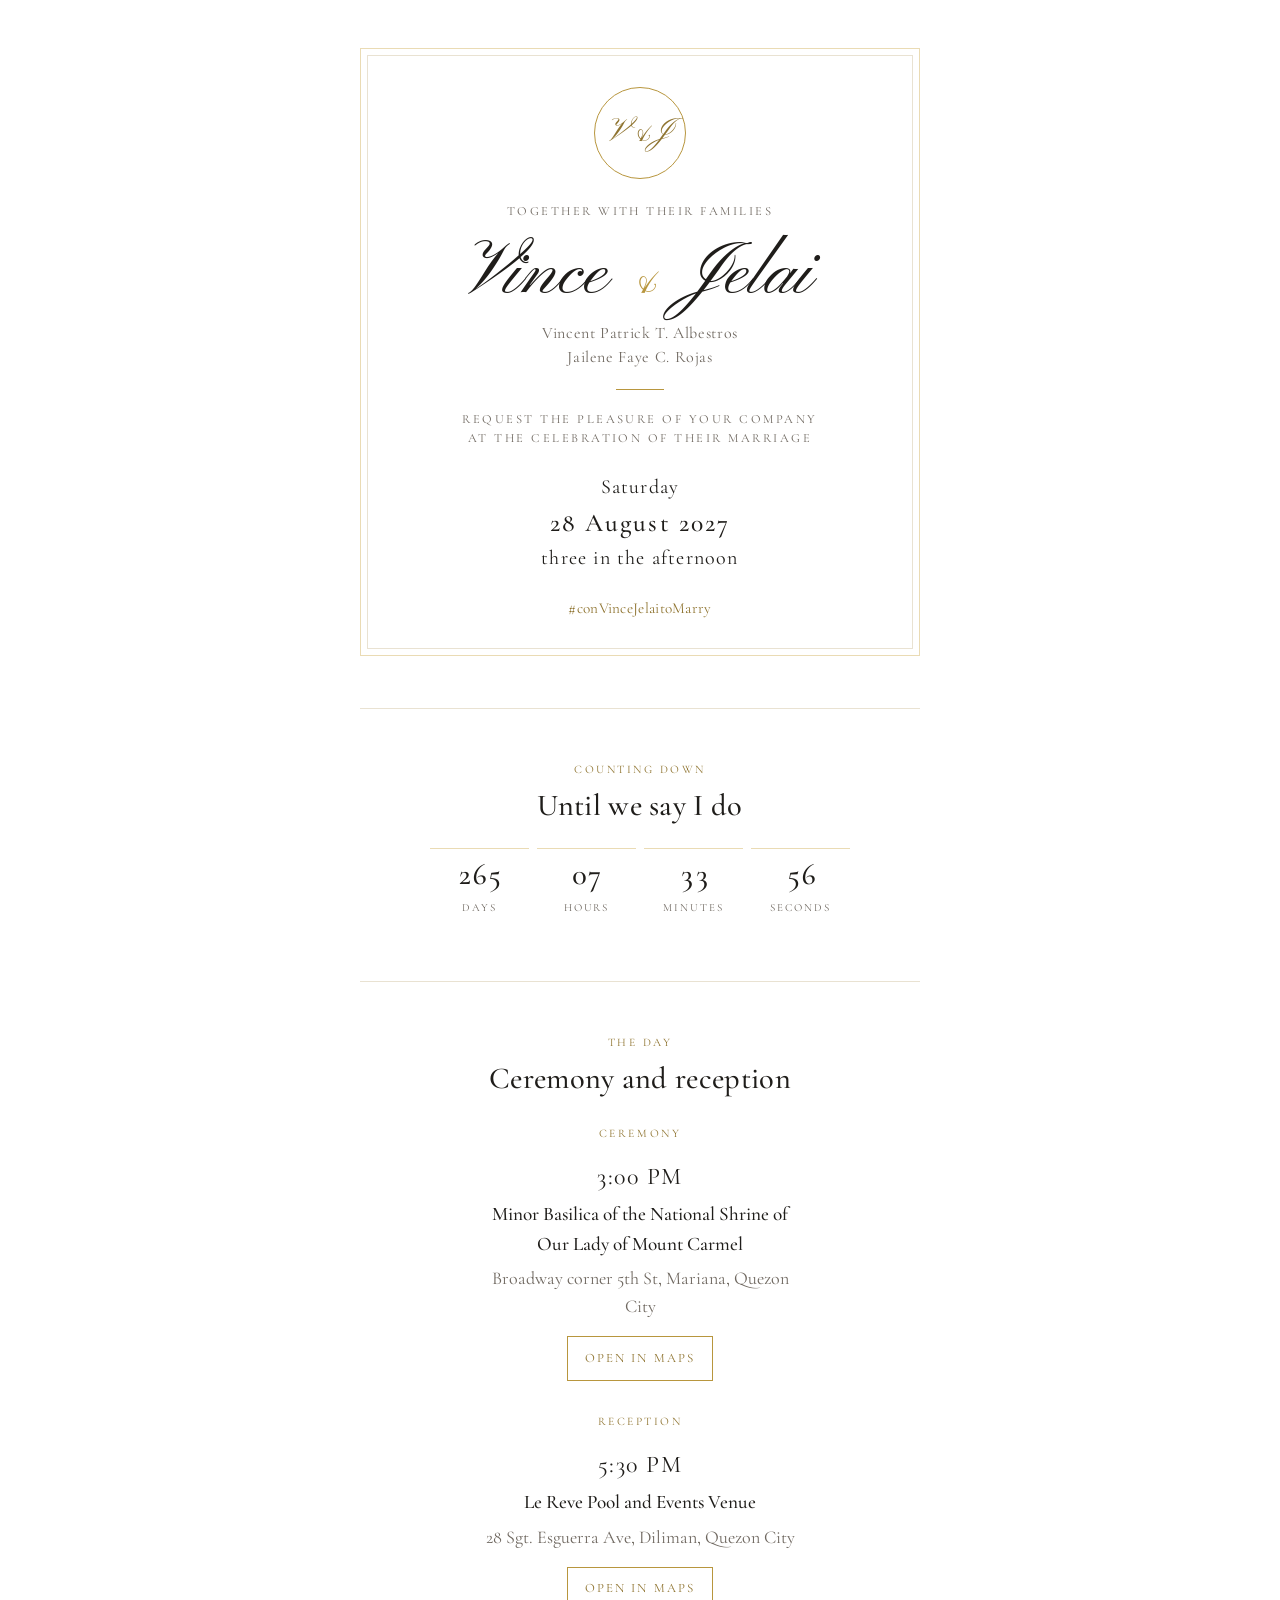
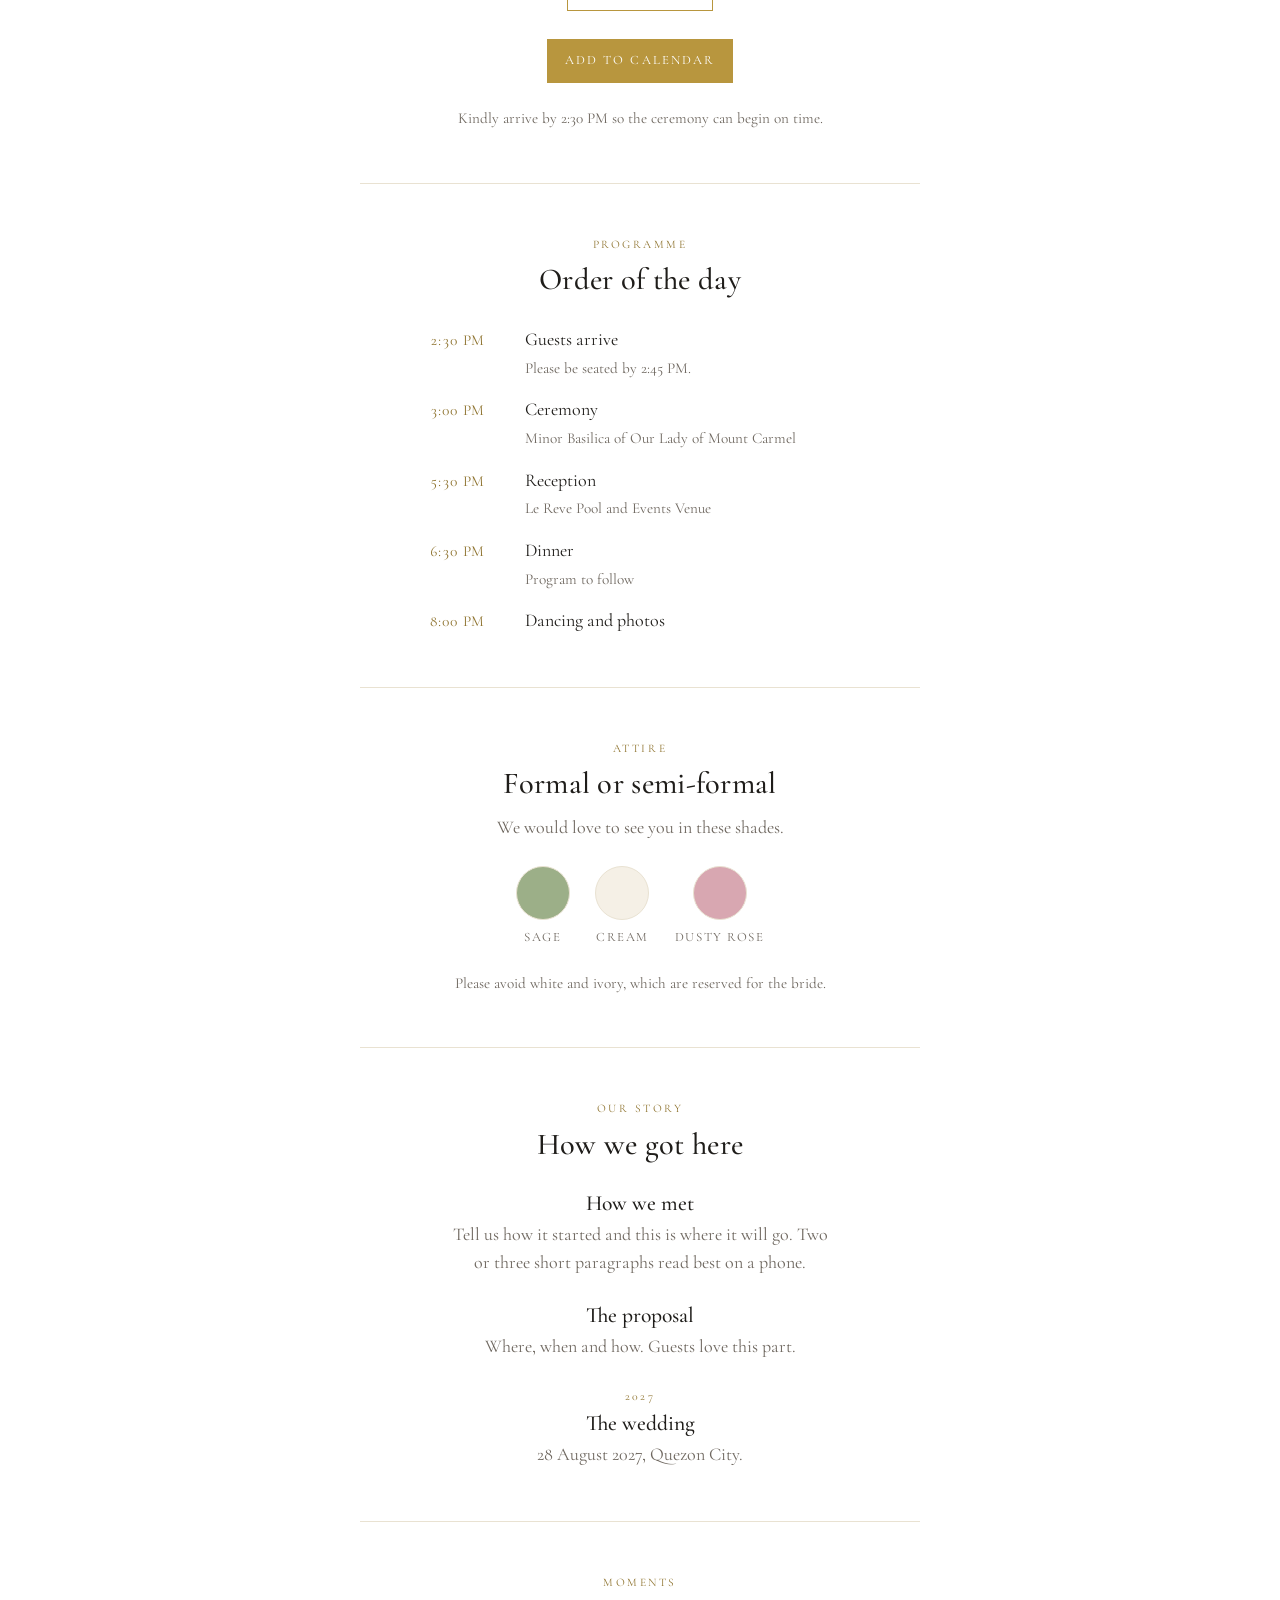
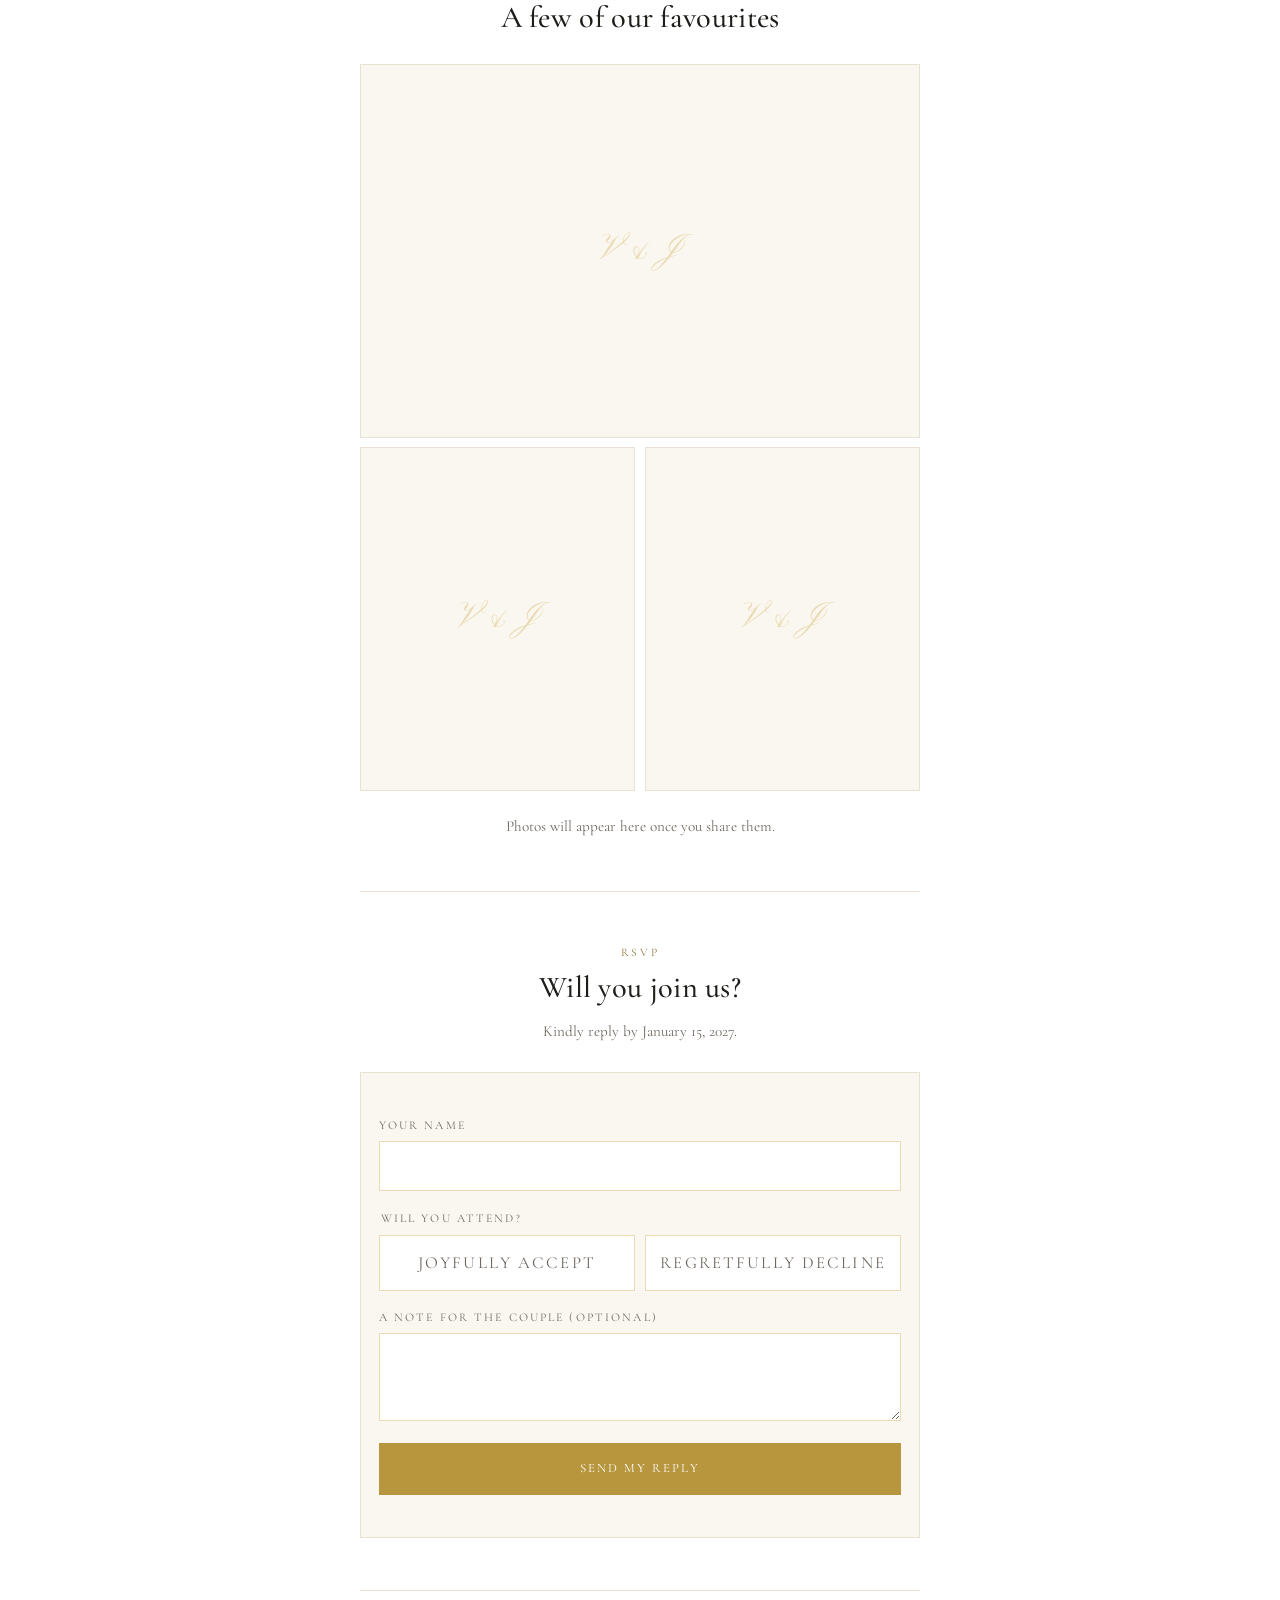
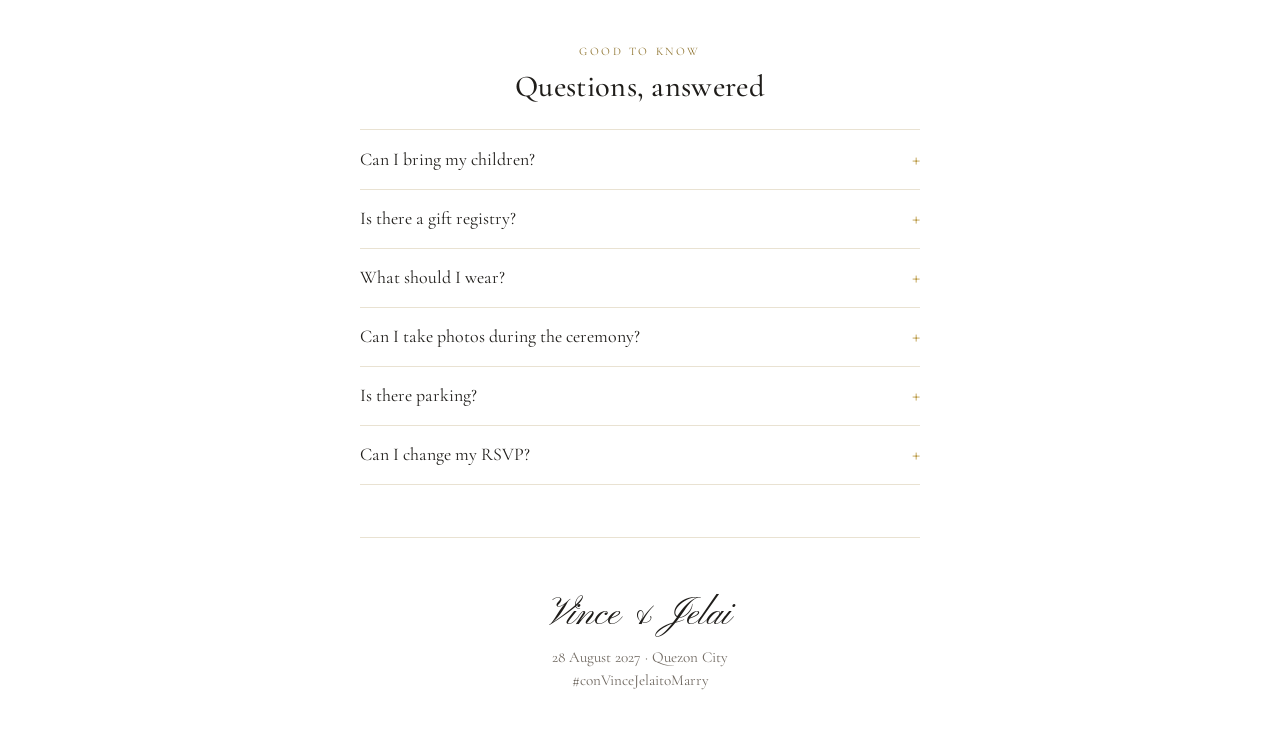
==== index.html @ c73b1cd6 "Add first version of the invitation page Static single-page invitation with the couple's details fro" ====
<!doctype html>
<html lang="en">
<head>
<meta charset="utf-8">
<meta name="viewport" content="width=device-width, initial-scale=1, viewport-fit=cover">
<title>Vince &amp; Jelai</title>
<meta name="description" content="Jelai &amp; Vince, 28 August 2027. You're invited.">
<meta name="robots" content="noindex, nofollow">
<meta property="og:type" content="website">
<meta property="og:title" content="Vince &amp; Jelai, 28 August 2027">
<meta property="og:description" content="Jelai &amp; Vince, 28 August 2027, you're invited.">
<meta property="og:image" content="https://avincentpatrick.github.io/wedding_invitation/assets/og.png">
<meta property="og:image:width" content="1200">
<meta property="og:image:height" content="630">
<meta property="og:url" content="https://avincentpatrick.github.io/wedding_invitation/">
<meta name="twitter:card" content="summary_large_image">
<meta name="theme-color" content="#FFFFFF">
<link rel="icon" href="assets/favicon.svg" type="image/svg+xml">
<link rel="preconnect" href="https://fonts.googleapis.com">
<link rel="preconnect" href="https://fonts.gstatic.com" crossorigin>
<link rel="stylesheet" href="https://fonts.googleapis.com/css2?family=Cormorant+Garamond:ital,wght@0,400;0,500;0,600;1,400&family=Pinyon+Script&display=swap">
<link rel="stylesheet" href="assets/style.css">
</head>
<body>
<main class="wrap">

  <section class="cover">
    <div class="card">
      <div class="monogram" aria-hidden="true">V&amp;J</div>
      <p class="invite-line">Together with their families</p>
      <h1 class="names">Vince <span class="amp">&amp;</span> Jelai</h1>
      <p class="fullnames">Vincent Patrick T. Albestros<br>Jailene Faye C. Rojas</p>
      <div class="rule"></div>
      <p class="invite-line">request the pleasure of your company<br>at the celebration of their marriage</p>
      <p class="when">Saturday<strong>28 August 2027</strong>three in the afternoon</p>
      <p class="hashtag">#conVinceJelaitoMarry</p>
    </div>
  </section>

  <section class="greeting" id="greeting" hidden>
    <p class="dear" id="dear"></p>
    <p class="seats" id="seats"></p>
  </section>

  <section class="reveal" id="countdown-section">
    <span class="eyebrow">Counting down</span>
    <h2>Until we say I do</h2>
    <div class="count" id="countdown" aria-live="off">
      <div><b id="c-d">–</b><span>days</span></div>
      <div><b id="c-h">–</b><span>hours</span></div>
      <div><b id="c-m">–</b><span>minutes</span></div>
      <div><b id="c-s">–</b><span>seconds</span></div>
    </div>
  </section>

  <section class="reveal" id="details">
    <span class="eyebrow">The day</span>
    <h2>Ceremony and reception</h2>
    <div class="events">
      <div class="event">
        <span class="eyebrow">Ceremony</span>
        <p class="time">3:00 PM</p>
        <p class="venue">Minor Basilica of the National Shrine of Our Lady of Mount Carmel</p>
        <p class="addr">Broadway corner 5th St, Mariana, Quezon City</p>
        <div class="actions"><a class="btn" href="https://maps.app.goo.gl/4bLnHFerkGSQBLtD6" target="_blank" rel="noopener">Open in Maps</a></div>
      </div>
      <div class="event">
        <span class="eyebrow">Reception</span>
        <p class="time">5:30 PM</p>
        <p class="venue">Le Reve Pool and Events Venue</p>
        <p class="addr">28 Sgt. Esguerra Ave, Diliman, Quezon City</p>
        <div class="actions"><a class="btn" href="https://maps.app.goo.gl/ahUoUx17TGbnTg9SA" target="_blank" rel="noopener">Open in Maps</a></div>
      </div>
    </div>
    <div class="actions" style="margin-top:1.75rem"><a class="btn solid" id="cal-link" href="#" target="_blank" rel="noopener">Add to calendar</a></div>
    <p class="note">Kindly arrive by 2:30 PM so the ceremony can begin on time.</p>
  </section>

  <section class="reveal" id="program-section">
    <span class="eyebrow">Programme</span>
    <h2>Order of the day</h2>
    <ol class="program" id="program"></ol>
  </section>

  <section class="reveal" id="dress">
    <span class="eyebrow">Attire</span>
    <h2>Formal or semi-formal</h2>
    <p class="lede">We would love to see you in these shades.</p>
    <div class="swatches" id="swatches"></div>
    <p class="note">Please avoid white and ivory, which are reserved for the bride.</p>
  </section>

  <section class="reveal" id="entourage" hidden>
    <span class="eyebrow">With love from</span>
    <h2>Our entourage</h2>
    <div class="roles" id="roles"></div>
  </section>

  <section class="reveal" id="story-section">
    <span class="eyebrow">Our story</span>
    <h2>How we got here</h2>
    <div class="story" id="story"></div>
  </section>

  <section class="reveal" id="gallery-section">
    <span class="eyebrow">Moments</span>
    <h2>A few of our favourites</h2>
    <div class="gallery">
      <figure><span class="ph" aria-hidden="true">V &amp; J</span></figure>
      <figure><span class="ph" aria-hidden="true">V &amp; J</span></figure>
      <figure><span class="ph" aria-hidden="true">V &amp; J</span></figure>
    </div>
    <p class="note">Photos will appear here once you share them.</p>
  </section>

  <section class="reveal" id="rsvp">
    <span class="eyebrow">RSVP</span>
    <h2>Will you join us?</h2>
    <p class="deadline" id="deadline"></p>
    <div class="rsvp-box">
      <form id="rsvp-form" novalidate>
        <div class="field" id="name-field">
          <label for="name">Your name</label>
          <input type="text" id="name" name="name" autocomplete="name" required>
        </div>
        <fieldset>
          <legend>Will you attend?</legend>
          <div class="choices">
            <label class="choice"><input type="radio" name="answer" value="YES" id="ans-yes"><span>Joyfully accept</span></label>
            <label class="choice"><input type="radio" name="answer" value="NO" id="ans-no"><span>Regretfully decline</span></label>
          </div>
        </fieldset>
        <div id="yes-fields" hidden>
          <div class="field">
            <label for="seats-sel">Number of seats</label>
            <select id="seats-sel" name="seats"></select>
          </div>
          <div class="field">
            <label for="names">Names of those attending</label>
            <input type="text" id="names" name="names" placeholder="Juan, Maria">
          </div>
        </div>
        <div class="field">
          <label for="message">A note for the couple (optional)</label>
          <textarea id="message" name="message"></textarea>
        </div>
        <div class="hp" aria-hidden="true"><label for="website">Website</label><input type="text" id="website" name="website" tabindex="-1" autocomplete="off"></div>
        <button class="btn solid" type="submit" id="rsvp-submit">Send my reply</button>
        <p class="rsvp-status" id="rsvp-status" aria-live="polite"></p>
      </form>
      <div class="rsvp-done" id="rsvp-done" hidden>
        <p class="script">Thank you</p>
        <p id="done-text"></p>
      </div>
      <div class="rsvp-done" id="rsvp-closed" hidden>
        <p>RSVPs have closed. Please message us directly if your plans change.</p>
      </div>
    </div>
  </section>

  <section class="reveal" id="faq-section">
    <span class="eyebrow">Good to know</span>
    <h2>Questions, answered</h2>
    <div class="faq" id="faq"></div>
  </section>

  <footer>
    <p class="script">Vince &amp; Jelai</p>
    <p>28 August 2027 · Quezon City</p>
    <p>#conVinceJelaitoMarry</p>
  </footer>
</main>
<script src="assets/config.js"></script>
<script src="assets/app.js"></script>
</body>
</html>
---- assets/style.css ----
/* Layout: one centered column, 560px max, set like a printed card: hairline gold rules, generous air. */
:root {
  --paper: #FFFFFF;
  --cream: #FAF7F0;
  --ink: #1F1D1A;
  --muted: #6F6860;
  --gold: #B8963E;
  --gold-deep: #8F7430;
  --gold-soft: #EADBB4;
  --line: #E9E2D2;
  --font-display: "Pinyon Script", "Brush Script MT", cursive;
  --font-serif: "Cormorant Garamond", "Cormorant", Georgia, "Times New Roman", serif;
  --measure: 560px;
  color-scheme: light;
}
* { box-sizing: border-box; }
html { -webkit-text-size-adjust: 100%; scroll-behavior: smooth; }
@media (prefers-reduced-motion: reduce) { html { scroll-behavior: auto; } }
body {
  margin: 0;
  background: var(--paper);
  color: var(--ink);
  font-family: var(--font-serif);
  font-size: 1.125rem;
  line-height: 1.55;
  padding-left: max(16px, env(safe-area-inset-left, 0px));
  padding-right: max(16px, env(safe-area-inset-right, 0px));
  padding-block: 0;
}
img { max-width: 100%; display: block; }
a { color: var(--gold-deep); text-underline-offset: 3px; }
a:focus-visible, button:focus-visible, input:focus-visible, select:focus-visible, textarea:focus-visible, summary:focus-visible {
  outline: 2px solid var(--gold); outline-offset: 3px;
}
.wrap { max-width: var(--measure); margin: 0 auto; }
section { padding-block: 3.25rem; }
section + section { border-top: 1px solid var(--line); }
h1, h2, h3 { font-weight: 500; margin: 0; text-wrap: balance; line-height: 1.15; }
h2 { font-size: 1.9rem; text-align: center; letter-spacing: 0.01em; }
p { margin: 0; }
.eyebrow {
  display: block; text-align: center;
  font-size: 0.72rem; letter-spacing: 0.22em; text-transform: uppercase;
  color: var(--gold-deep); margin-bottom: 0.6rem;
}
.lede { text-align: center; color: var(--muted); max-width: 42ch; margin: 0.75rem auto 0; }
.script { font-family: var(--font-display); font-weight: 400; color: var(--ink); }
.rule { width: 48px; height: 1px; background: var(--gold); margin: 1.25rem auto; }
.stack { display: grid; gap: 1.25rem; }
.center { text-align: center; }

/* Cover */
.cover { padding-block: 3rem 3.25rem; text-align: center; }
.card {
  border: 1px solid var(--gold-soft); padding: 2.4rem 1.25rem 2.2rem; position: relative;
}
.card::before {
  content: ""; position: absolute; inset: 6px; border: 1px solid var(--line); pointer-events: none;
}
.monogram {
  width: 92px; height: 92px; border-radius: 50%; border: 1px solid var(--gold);
  display: grid; place-items: center; margin: 0 auto 1.4rem;
  font-family: var(--font-display); font-size: 2rem; color: var(--gold-deep); line-height: 1;
}
.cover .invite-line { font-size: 0.78rem; letter-spacing: 0.2em; text-transform: uppercase; color: var(--muted); }
.names { font-family: var(--font-display); font-size: clamp(3rem, 12vw, 4.6rem); line-height: 1.05; margin: 1rem 0 0.4rem; color: var(--ink); }
.names .amp { color: var(--gold); font-size: 0.6em; margin: 0 0.1em; }
.fullnames { font-size: 1rem; color: var(--muted); letter-spacing: 0.04em; line-height: 1.5; }
.when { margin-top: 1.5rem; font-size: 1.25rem; letter-spacing: 0.06em; }
.when strong { font-weight: 500; display: block; font-size: 1.6rem; letter-spacing: 0.08em; }
.hashtag { margin-top: 1.4rem; font-size: 0.95rem; color: var(--gold-deep); letter-spacing: 0.02em; }

/* Greeting */
.greeting { padding-block: 2.2rem; text-align: center; }
.greeting .dear { font-family: var(--font-display); font-size: 2.2rem; }
.greeting .seats { color: var(--muted); margin-top: 0.4rem; }

/* Countdown */
.count { display: grid; grid-template-columns: repeat(4, 1fr); gap: 0.5rem; max-width: 420px; margin: 1.5rem auto 0; text-align: center; }
.count div { padding: 0.6rem 0; border-top: 1px solid var(--gold-soft); }
.count b { display: block; font-size: 1.9rem; font-weight: 500; font-variant-numeric: tabular-nums; line-height: 1.1; }
.count span { font-size: 0.68rem; letter-spacing: 0.18em; text-transform: uppercase; color: var(--muted); }

/* Events */
.events { display: grid; gap: 2rem; margin-top: 1.75rem; }
.event { display: grid; gap: 0.35rem; text-align: center; }
.event .time { font-size: 1.5rem; letter-spacing: 0.06em; }
.event .venue { font-size: 1.2rem; font-weight: 500; max-width: 34ch; margin: 0 auto; }
.event .addr { color: var(--muted); max-width: 36ch; margin: 0 auto; }
.actions { display: flex; flex-wrap: wrap; justify-content: center; gap: 0.6rem; margin-top: 0.6rem; }
.btn {
  display: inline-block; font: inherit; font-size: 0.8rem; letter-spacing: 0.16em; text-transform: uppercase;
  padding: 0.7rem 1.1rem; border: 1px solid var(--gold); color: var(--gold-deep); background: transparent;
  text-decoration: none; cursor: pointer; border-radius: 0;
}
.btn.solid { background: var(--gold); color: #fff; border-color: var(--gold); }
.btn:hover { background: var(--cream); }
.btn.solid:hover { background: var(--gold-deep); }
.note { font-size: 0.95rem; color: var(--muted); text-align: center; margin-top: 1.5rem; }

/* Program */
.program { list-style: none; padding: 0; margin: 1.75rem auto 0; max-width: 420px; display: grid; gap: 0.9rem; }
.program li { display: grid; grid-template-columns: 5.2rem 1fr; gap: 0.75rem; align-items: baseline; }
.program .t { font-variant-numeric: tabular-nums; letter-spacing: 0.06em; color: var(--gold-deep); font-size: 0.95rem; }
.program .n { color: var(--muted); font-size: 0.95rem; }

/* Dress code */
.swatches { display: flex; justify-content: center; gap: 1.6rem; margin-top: 1.5rem; flex-wrap: wrap; }
.swatch { display: grid; justify-items: center; gap: 0.5rem; font-size: 0.8rem; letter-spacing: 0.12em; text-transform: uppercase; color: var(--muted); }
.swatch i { width: 54px; height: 54px; border-radius: 50%; border: 1px solid var(--line); display: block; }

/* Entourage */
.roles { display: grid; gap: 1.4rem; margin-top: 1.75rem; }
.role { text-align: center; }
.role h3 { font-size: 0.74rem; letter-spacing: 0.2em; text-transform: uppercase; color: var(--gold-deep); margin-bottom: 0.4rem; font-weight: 500; }
.role p { line-height: 1.5; }

/* Story */
.story { display: grid; gap: 1.6rem; margin-top: 1.75rem; }
.story article { display: grid; gap: 0.35rem; text-align: center; }
.story .y { font-size: 0.74rem; letter-spacing: 0.2em; text-transform: uppercase; color: var(--gold-deep); }
.story h3 { font-size: 1.35rem; }
.story p { color: var(--muted); max-width: 42ch; margin: 0 auto; }

/* Gallery */
.gallery { display: grid; grid-template-columns: repeat(2, 1fr); gap: 0.6rem; margin-top: 1.75rem; }
.gallery figure { margin: 0; aspect-ratio: 4 / 5; max-width: 100%; background: var(--cream); border: 1px solid var(--line); display: grid; place-items: center; overflow: hidden; }
.gallery figure img { width: 100%; height: 100%; object-fit: cover; }
.gallery .ph { font-family: var(--font-display); color: var(--gold-soft); font-size: 2.2rem; }
.gallery figure:first-child { grid-column: span 2; aspect-ratio: 3 / 2; }

/* RSVP */
.rsvp-box { background: var(--cream); border: 1px solid var(--line); padding: 1.6rem 1.1rem; margin-top: 1.75rem; }
.field { display: grid; gap: 0.4rem; margin-top: 1.1rem; }
label, legend { font-size: 0.74rem; letter-spacing: 0.18em; text-transform: uppercase; color: var(--muted); }
fieldset { border: 0; padding: 0; margin: 1.1rem 0 0; min-width: 0; }
.choices { display: grid; grid-template-columns: 1fr 1fr; gap: 0.6rem; margin-top: 0.5rem; }
.choice { position: relative; }
.choice input { position: absolute; opacity: 0; inset: 0; }
.choice span {
  display: block; text-align: center; padding: 0.85rem 0.5rem; border: 1px solid var(--gold-soft); background: var(--paper);
  font-size: 1.05rem; cursor: pointer;
}
.choice input:checked + span { border-color: var(--gold); background: var(--gold); color: #fff; }
.choice input:focus-visible + span { outline: 2px solid var(--gold); outline-offset: 3px; }
input[type="text"], select, textarea {
  font: inherit; font-size: 1.05rem; padding: 0.7rem 0.8rem; border: 1px solid var(--gold-soft); background: var(--paper); color: var(--ink);
  width: 100%; border-radius: 0; min-width: 0;
}
textarea { min-height: 5.5rem; resize: vertical; }
.hp { position: absolute; left: -9999px; width: 1px; height: 1px; overflow: hidden; }
.rsvp-box .btn { width: 100%; margin-top: 1.4rem; padding: 0.95rem; }
.rsvp-status { margin-top: 1rem; text-align: center; color: var(--gold-deep); }
.rsvp-done { text-align: center; padding: 1rem 0; }
.rsvp-done .script { font-size: 2.4rem; }
.deadline { text-align: center; color: var(--muted); font-size: 0.95rem; margin-top: 0.9rem; }

/* FAQ */
.faq { display: grid; gap: 0; margin-top: 1.5rem; border-top: 1px solid var(--line); }
details { border-bottom: 1px solid var(--line); }
summary { cursor: pointer; padding: 0.95rem 0; font-size: 1.12rem; list-style: none; display: flex; justify-content: space-between; gap: 1rem; align-items: baseline; }
summary::-webkit-details-marker { display: none; }
summary::after { content: "+"; color: var(--gold); font-size: 1.3rem; line-height: 1; flex: none; }
details[open] summary::after { content: "\2212"; }
details p { padding: 0 0 1rem; color: var(--muted); max-width: 48ch; }

/* Footer */
footer { text-align: center; padding-block: 3rem 3.5rem; border-top: 1px solid var(--line); color: var(--muted); font-size: 0.95rem; }
footer .script { font-size: 2.4rem; color: var(--ink); }

/* Reveal */
.reveal { opacity: 1; transform: none; }
@media (prefers-reduced-motion: no-preference) {
  .js .reveal { opacity: 0; transform: translateY(12px); transition: opacity 0.7s ease, transform 0.7s ease; }
  .js .reveal.in { opacity: 1; transform: none; }
}
@media (max-width: 420px) {
  .count b { font-size: 1.6rem; }
  .program li { grid-template-columns: 4.6rem 1fr; }
}
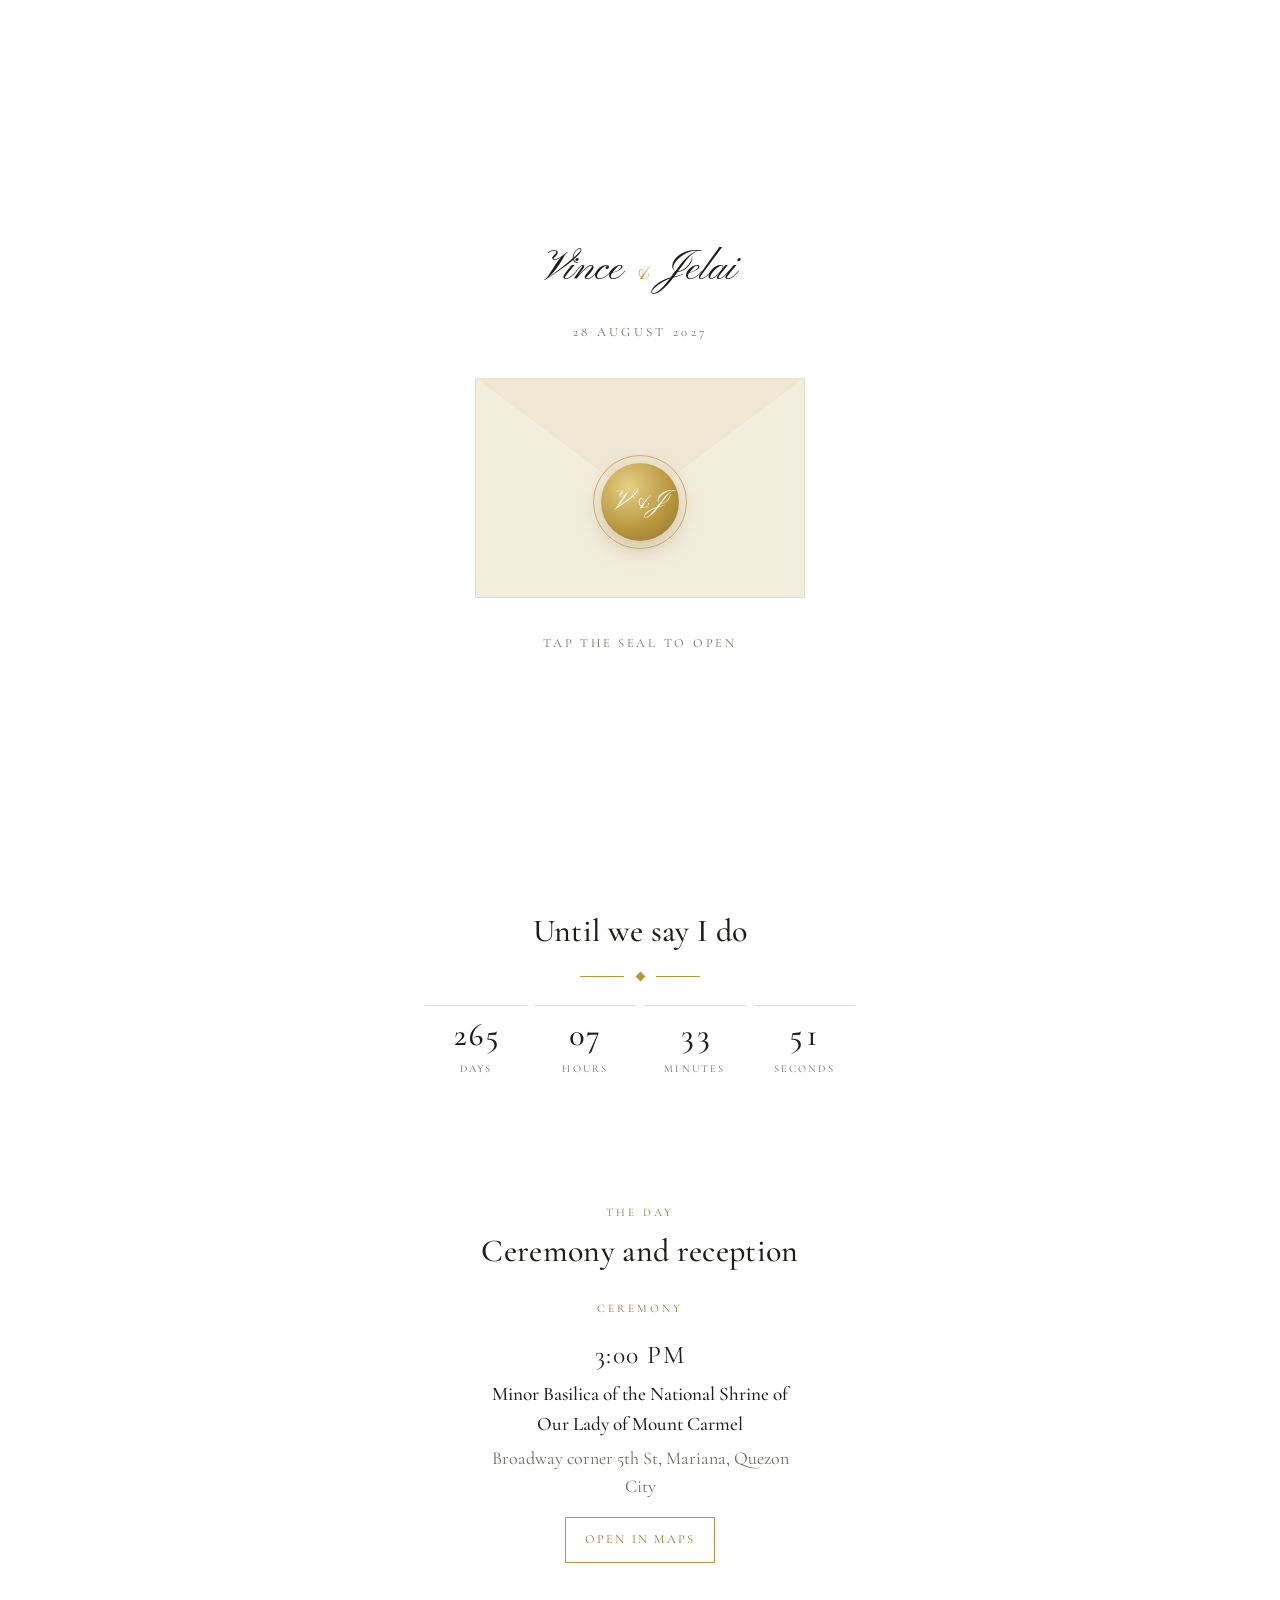
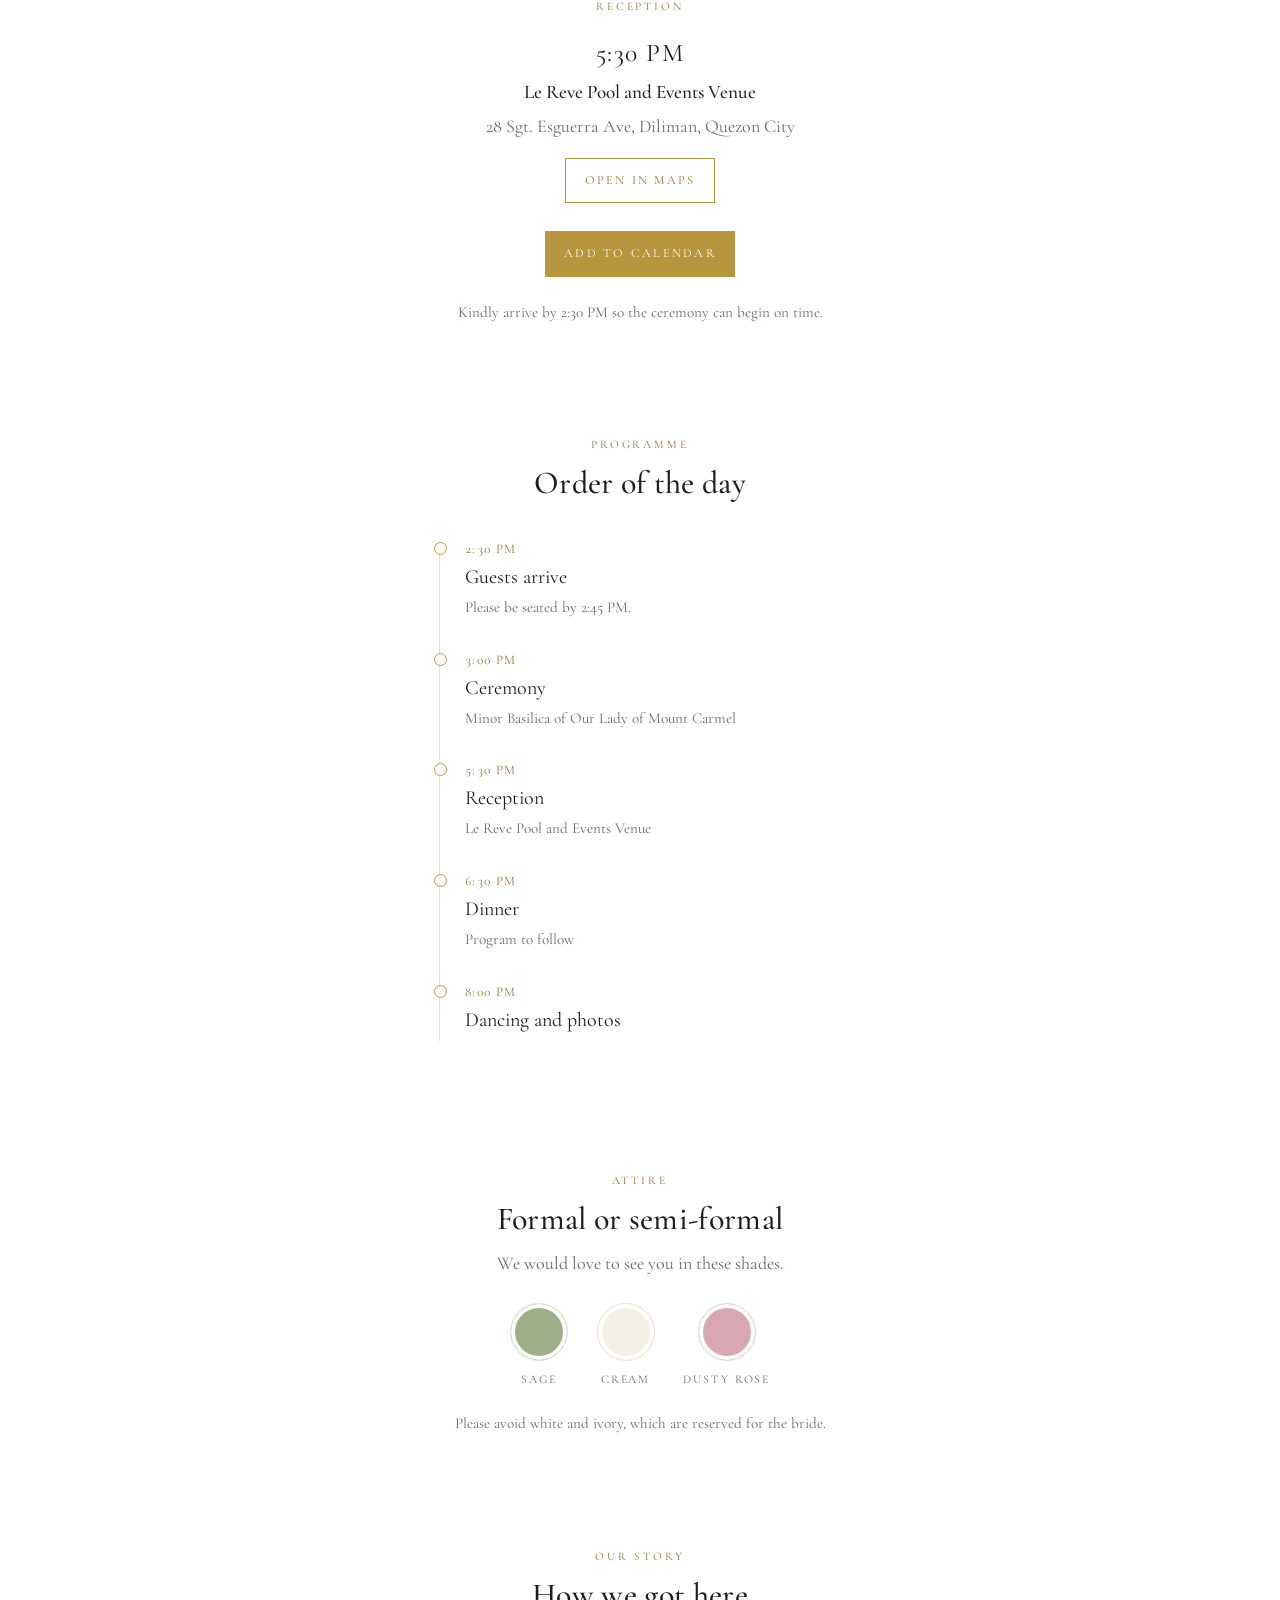
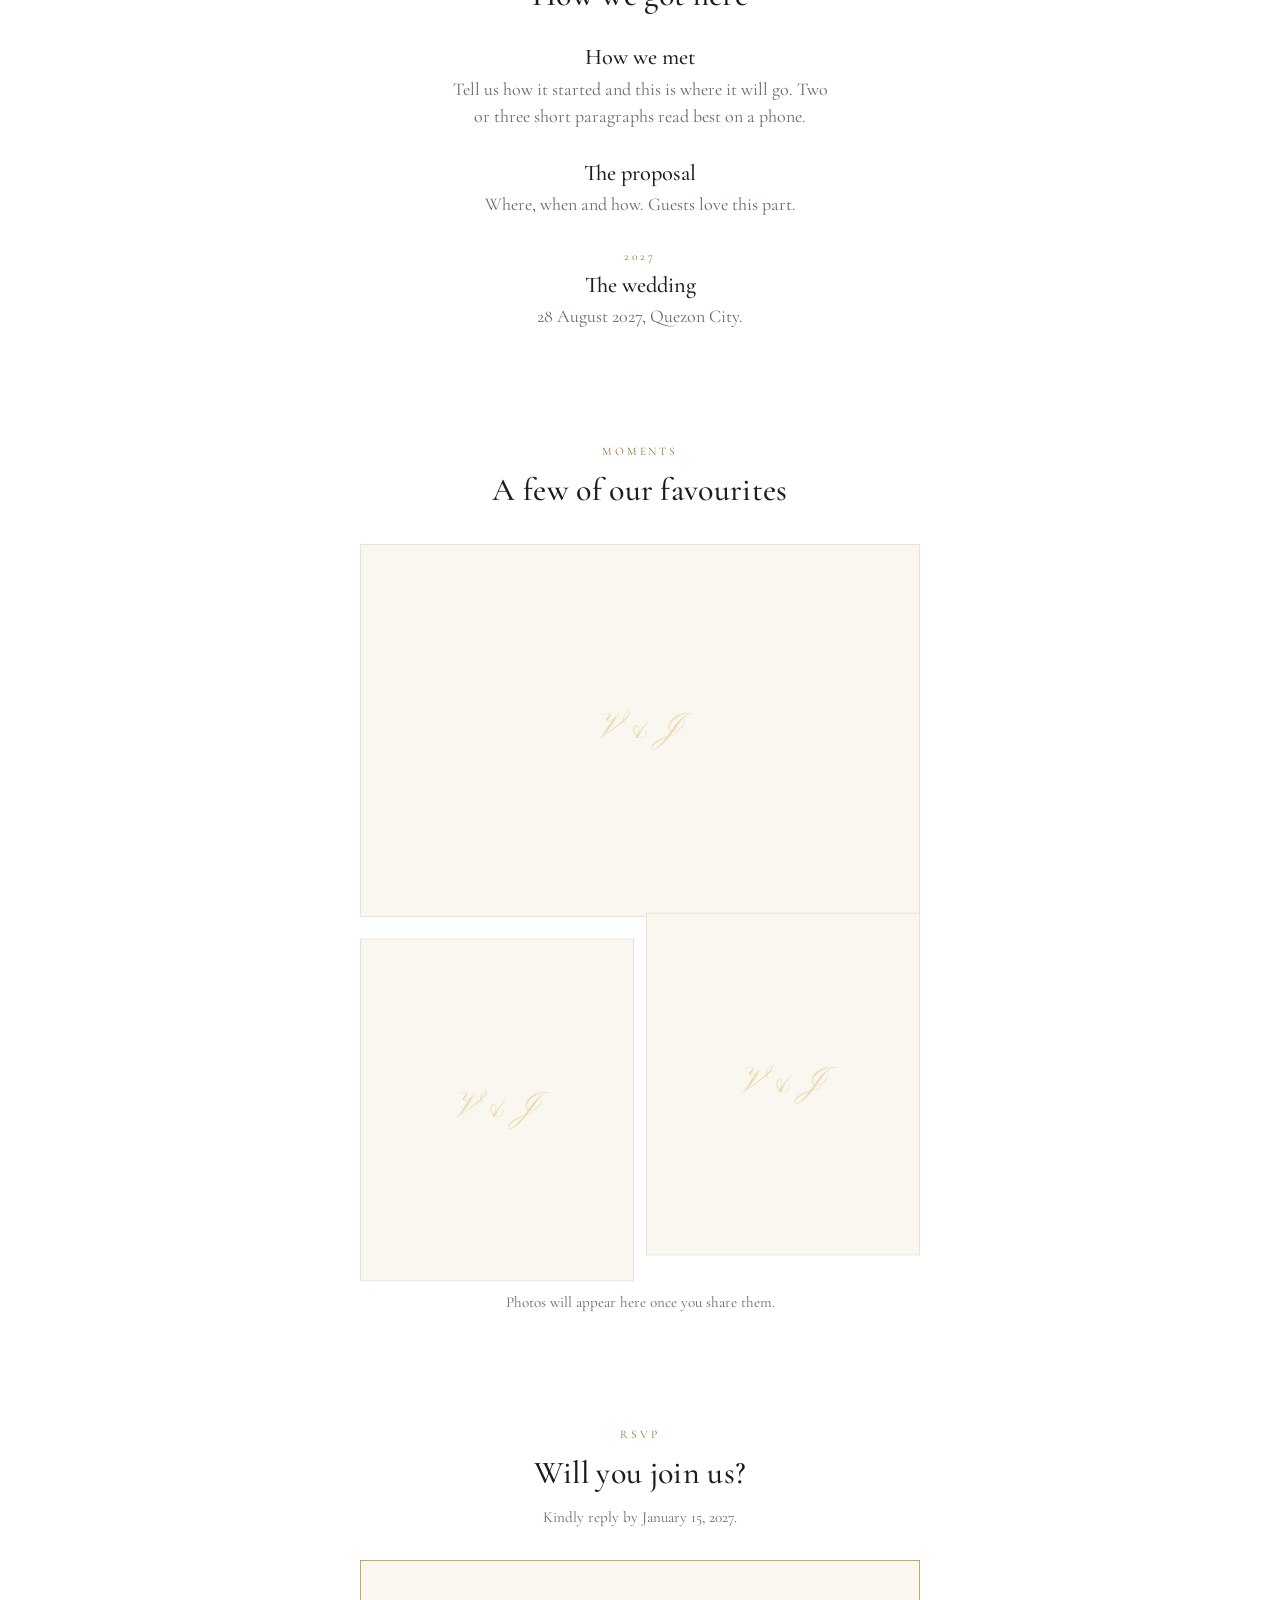
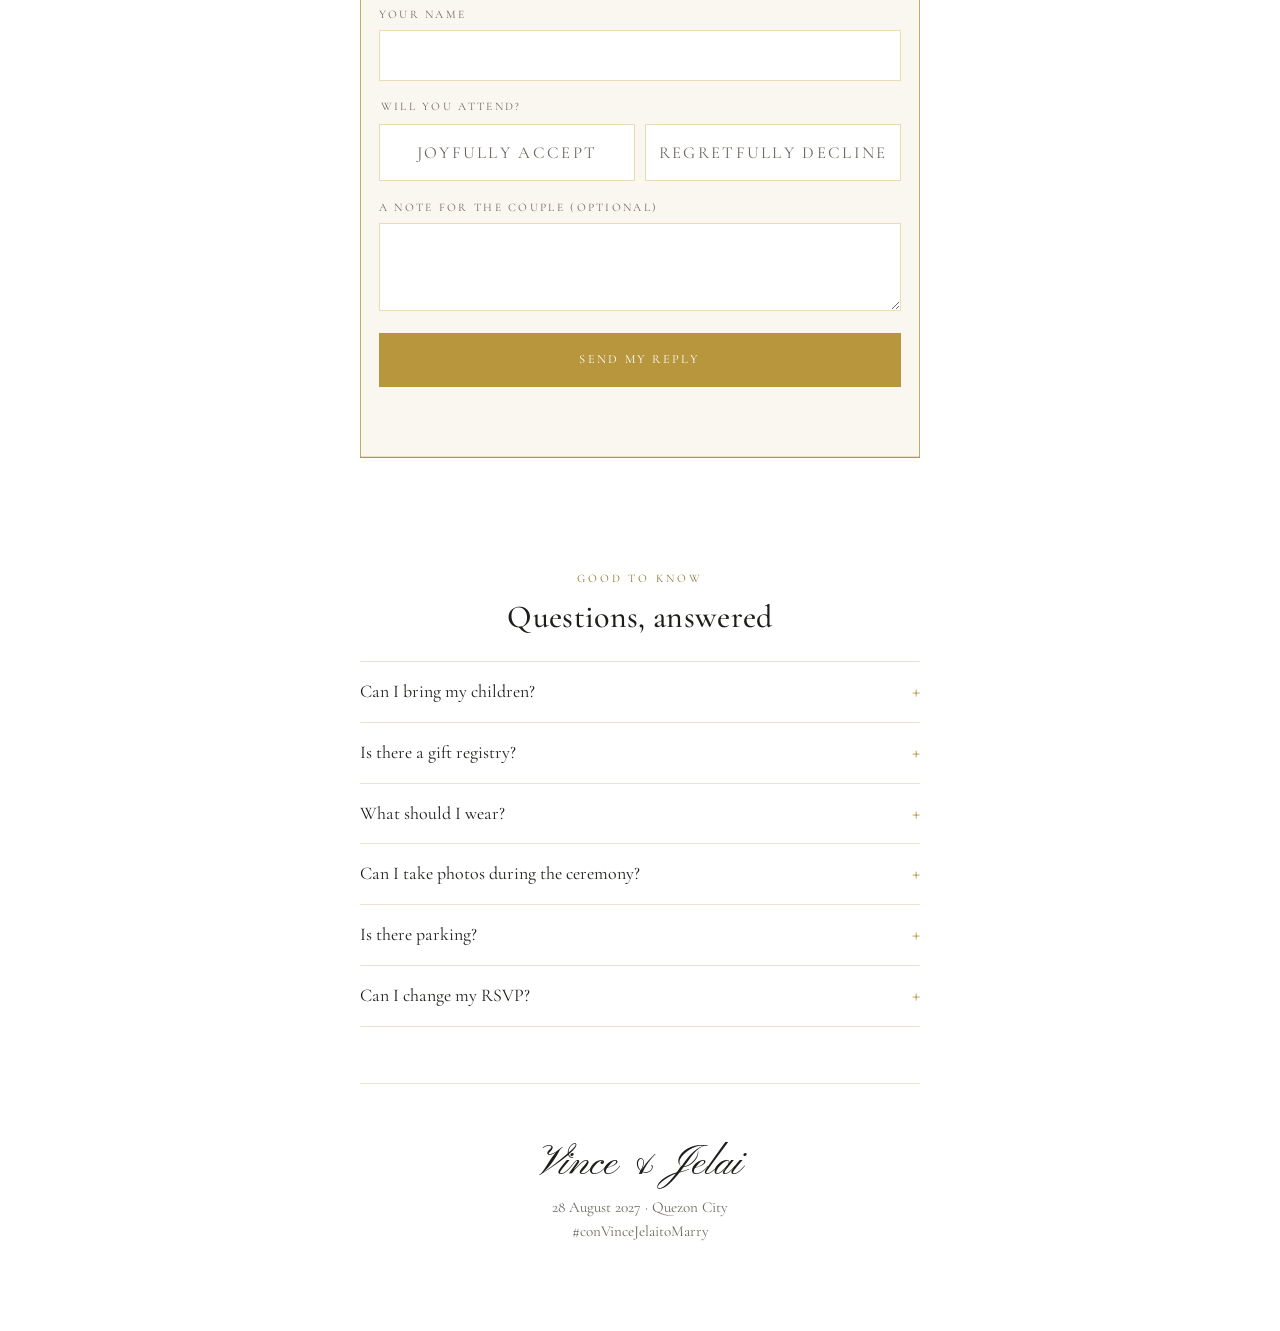
==== commit 7a7b0f6b: "Add envelope opening and scroll-driven motion Sealed envelope intro that opens on tap, names reveale" ====
--- a/index.html
+++ b/index.html
@@ -1,5 +1,5 @@
 <!doctype html>
-<html lang="en">
+<html lang="en" class="no-js">
 <head>
 <meta charset="utf-8">
 <meta name="viewport" content="width=device-width, initial-scale=1, viewport-fit=cover">
@@ -22,19 +22,34 @@
 <link rel="stylesheet" href="assets/style.css">
 </head>
 <body>
+<div class="intro" id="intro">
+  <p class="intro-names">Vince <span class="amp">&amp;</span> Jelai</p>
+  <p class="intro-date">28 August 2027</p>
+  <div class="envelope" aria-hidden="true">
+    <div class="env-back"></div>
+    <div class="env-card"><div class="mini">V&amp;J<small>You are invited</small></div></div>
+    <div class="env-front"></div>
+    <div class="env-flap"></div>
+    <button class="seal" id="open-btn" aria-hidden="false" aria-label="Open the invitation">V&amp;J</button>
+  </div>
+  <p class="intro-hint">Tap the seal to open</p>
+</div>
+<canvas id="dust" aria-hidden="true"></canvas>
+<div class="progress" id="progress" aria-hidden="true"></div>
 <main class="wrap">
 
-  <section class="cover">
+  <section class="cover" id="cover">
     <div class="card">
-      <div class="monogram" aria-hidden="true">V&amp;J</div>
-      <p class="invite-line">Together with their families</p>
+      <div class="monogram hero-el" style="--i:0" aria-hidden="true">V&amp;J</div>
+      <p class="invite-line hero-el" style="--i:1">Together with their families</p>
       <h1 class="names">Vince <span class="amp">&amp;</span> Jelai</h1>
-      <p class="fullnames">Vincent Patrick T. Albestros<br>Jailene Faye C. Rojas</p>
-      <div class="rule"></div>
-      <p class="invite-line">request the pleasure of your company<br>at the celebration of their marriage</p>
-      <p class="when">Saturday<strong>28 August 2027</strong>three in the afternoon</p>
-      <p class="hashtag">#conVinceJelaitoMarry</p>
+      <p class="fullnames hero-el" style="--i:2">Vincent Patrick T. Albestros<br>Jailene Faye C. Rojas</p>
+      <div class="orn hero-el" style="--i:3"><i></i></div>
+      <p class="invite-line hero-el" style="--i:4">request the pleasure of your company<br>at the celebration of their marriage</p>
+      <p class="when hero-el" style="--i:5">Saturday<strong>28 August 2027</strong>three in the afternoon</p>
+      <p class="hashtag hero-el" style="--i:6">#conVinceJelaitoMarry</p>
     </div>
+    <div class="cue hero-el" style="--i:7"><span>Scroll</span><i></i></div>
   </section>
 
   <section class="greeting" id="greeting" hidden>
@@ -45,6 +60,7 @@
   <section class="reveal" id="countdown-section">
     <span class="eyebrow">Counting down</span>
     <h2>Until we say I do</h2>
+    <div class="orn"><i></i></div>
     <div class="count" id="countdown" aria-live="off">
       <div><b id="c-d">–</b><span>days</span></div>
       <div><b id="c-h">–</b><span>hours</span></div>
@@ -56,15 +72,15 @@
   <section class="reveal" id="details">
     <span class="eyebrow">The day</span>
     <h2>Ceremony and reception</h2>
-    <div class="events">
-      <div class="event">
+    <div class="events stagger">
+      <div class="event" style="--i:0">
         <span class="eyebrow">Ceremony</span>
         <p class="time">3:00 PM</p>
         <p class="venue">Minor Basilica of the National Shrine of Our Lady of Mount Carmel</p>
         <p class="addr">Broadway corner 5th St, Mariana, Quezon City</p>
         <div class="actions"><a class="btn" href="https://maps.app.goo.gl/4bLnHFerkGSQBLtD6" target="_blank" rel="noopener">Open in Maps</a></div>
       </div>
-      <div class="event">
+      <div class="event" style="--i:1">
         <span class="eyebrow">Reception</span>
         <p class="time">5:30 PM</p>
         <p class="venue">Le Reve Pool and Events Venue</p>
@@ -79,36 +95,36 @@
   <section class="reveal" id="program-section">
     <span class="eyebrow">Programme</span>
     <h2>Order of the day</h2>
-    <ol class="program" id="program"></ol>
+    <div class="timeline" id="program"></div>
   </section>
 
   <section class="reveal" id="dress">
     <span class="eyebrow">Attire</span>
     <h2>Formal or semi-formal</h2>
     <p class="lede">We would love to see you in these shades.</p>
-    <div class="swatches" id="swatches"></div>
+    <div class="swatches stagger" id="swatches"></div>
     <p class="note">Please avoid white and ivory, which are reserved for the bride.</p>
   </section>
 
   <section class="reveal" id="entourage" hidden>
     <span class="eyebrow">With love from</span>
     <h2>Our entourage</h2>
-    <div class="roles" id="roles"></div>
+    <div class="roles stagger" id="roles"></div>
   </section>
 
   <section class="reveal" id="story-section">
     <span class="eyebrow">Our story</span>
     <h2>How we got here</h2>
-    <div class="story" id="story"></div>
+    <div class="story stagger" id="story"></div>
   </section>
 
   <section class="reveal" id="gallery-section">
     <span class="eyebrow">Moments</span>
     <h2>A few of our favourites</h2>
-    <div class="gallery">
-      <figure><span class="ph" aria-hidden="true">V &amp; J</span></figure>
-      <figure><span class="ph" aria-hidden="true">V &amp; J</span></figure>
-      <figure><span class="ph" aria-hidden="true">V &amp; J</span></figure>
+    <div class="gallery stagger">
+      <figure style="--i:0" data-parallax="-0.06"><span class="ph" aria-hidden="true">V &amp; J</span></figure>
+      <figure style="--i:1" data-parallax="0.05"><span class="ph" aria-hidden="true">V &amp; J</span></figure>
+      <figure style="--i:2" data-parallax="-0.04"><span class="ph" aria-hidden="true">V &amp; J</span></figure>
     </div>
     <p class="note">Photos will appear here once you share them.</p>
   </section>
@@ -118,6 +134,7 @@
     <h2>Will you join us?</h2>
     <p class="deadline" id="deadline"></p>
     <div class="rsvp-box">
+      <svg class="frame" aria-hidden="true" preserveAspectRatio="none"><rect x="0" y="0" width="100%" height="100%" pathLength="1"/></svg>
       <form id="rsvp-form" novalidate>
         <div class="field" id="name-field">
           <label for="name">Your name</label>
@@ -170,6 +187,7 @@
     <p>#conVinceJelaitoMarry</p>
   </footer>
 </main>
+<a class="fab" id="fab" href="#rsvp">RSVP</a>
 <script src="assets/config.js"></script>
 <script src="assets/app.js"></script>
 </body>
--- a/assets/style.css
+++ b/assets/style.css
@@ -1,21 +1,26 @@
-/* Layout: one centered column, 560px max, set like a printed card: hairline gold rules, generous air. */
+/* Layout: a sealed envelope opens onto one centered column (560px max), set like a printed card.
+   Motion: gold dust behind the page, sections rise in on scroll, the programme timeline draws itself,
+   gallery tiles drift in parallax. Everything animates with transform and opacity only. */
 :root {
   --paper: #FFFFFF;
   --cream: #FAF7F0;
+  --cream-deep: #F3EDDD;
   --ink: #1F1D1A;
   --muted: #6F6860;
   --gold: #B8963E;
   --gold-deep: #8F7430;
+  --gold-light: #D9BE74;
   --gold-soft: #EADBB4;
   --line: #E9E2D2;
   --font-display: "Pinyon Script", "Brush Script MT", cursive;
   --font-serif: "Cormorant Garamond", "Cormorant", Georgia, "Times New Roman", serif;
   --measure: 560px;
+  --ease: cubic-bezier(0.22, 0.61, 0.36, 1);
   color-scheme: light;
 }
 * { box-sizing: border-box; }
+[hidden] { display: none !important; }
 html { -webkit-text-size-adjust: 100%; scroll-behavior: smooth; }
-@media (prefers-reduced-motion: reduce) { html { scroll-behavior: auto; } }
 body {
   margin: 0;
   background: var(--paper);
@@ -26,155 +31,233 @@
   padding-left: max(16px, env(safe-area-inset-left, 0px));
   padding-right: max(16px, env(safe-area-inset-right, 0px));
   padding-block: 0;
-}
+  overflow-x: hidden;
+}
+body.locked { overflow: hidden; height: 100vh; }
 img { max-width: 100%; display: block; }
 a { color: var(--gold-deep); text-underline-offset: 3px; }
 a:focus-visible, button:focus-visible, input:focus-visible, select:focus-visible, textarea:focus-visible, summary:focus-visible {
   outline: 2px solid var(--gold); outline-offset: 3px;
 }
-.wrap { max-width: var(--measure); margin: 0 auto; }
-section { padding-block: 3.25rem; }
-section + section { border-top: 1px solid var(--line); }
+.wrap { max-width: var(--measure); margin: 0 auto; position: relative; z-index: 1; }
+section { padding-block: 3.5rem; }
 h1, h2, h3 { font-weight: 500; margin: 0; text-wrap: balance; line-height: 1.15; }
-h2 { font-size: 1.9rem; text-align: center; letter-spacing: 0.01em; }
+h2 { font-size: 2rem; text-align: center; letter-spacing: 0.01em; }
 p { margin: 0; }
 .eyebrow {
   display: block; text-align: center;
-  font-size: 0.72rem; letter-spacing: 0.22em; text-transform: uppercase;
-  color: var(--gold-deep); margin-bottom: 0.6rem;
+  font-size: 0.72rem; letter-spacing: 0.26em; text-transform: uppercase;
+  color: var(--gold-deep); margin-bottom: 0.7rem;
 }
 .lede { text-align: center; color: var(--muted); max-width: 42ch; margin: 0.75rem auto 0; }
-.script { font-family: var(--font-display); font-weight: 400; color: var(--ink); }
-.rule { width: 48px; height: 1px; background: var(--gold); margin: 1.25rem auto; }
-.stack { display: grid; gap: 1.25rem; }
+.script { font-family: var(--font-display); font-weight: 400; }
 .center { text-align: center; }
+.orn { display: flex; align-items: center; justify-content: center; gap: 0.8rem; margin: 1.4rem auto; }
+.orn::before, .orn::after { content: ""; height: 1px; width: 44px; background: var(--gold); transform: scaleX(0); transition: transform 1s var(--ease) 0.2s; }
+.orn i { width: 7px; height: 7px; background: var(--gold); transform: rotate(45deg) scale(0); transition: transform 0.6s var(--ease); }
+.in .orn::before, .in .orn::after, .ready .orn::before, .ready .orn::after { transform: scaleX(1); }
+.in .orn i, .ready .orn i { transform: rotate(45deg) scale(1); }
+.orn::before { transform-origin: right; }
+.orn::after { transform-origin: left; }
+
+/* Backdrop: gold dust and scroll progress */
+#dust { position: fixed; inset: 0; width: 100%; height: 100%; z-index: 0; pointer-events: none; }
+.progress { position: fixed; top: 0; left: 0; right: 0; height: 2px; background: var(--gold); transform-origin: left; transform: scaleX(0); z-index: 20; }
+
+/* Envelope intro */
+.intro {
+  position: fixed; inset: 0; z-index: 50; background: var(--paper);
+  display: grid; place-items: center; align-content: center; gap: 1.6rem; text-align: center;
+  padding-left: max(16px, env(safe-area-inset-left, 0px)); padding-right: max(16px, env(safe-area-inset-right, 0px));
+  transition: opacity 0.9s ease 1.5s, visibility 0s linear 2.4s;
+}
+.intro.opening { opacity: 0; visibility: hidden; }
+.intro.gone { display: none; }
+.intro-names { font-family: var(--font-display); font-size: 2.6rem; line-height: 1.1; color: var(--ink); }
+.intro-names .amp { color: var(--gold); font-size: 0.65em; }
+.intro-date { font-size: 0.8rem; letter-spacing: 0.26em; text-transform: uppercase; color: var(--muted); margin-top: 0.3rem; }
+.envelope { position: relative; width: min(330px, 86vw); aspect-ratio: 3 / 2; perspective: 1200px; margin: 0.6rem auto; max-width: 100%; }
+.env-back { position: absolute; inset: 0; background: var(--cream); border: 1px solid var(--gold-soft); }
+.env-card {
+  position: absolute; left: 6%; right: 6%; top: 9%; bottom: 9%; background: var(--paper); border: 1px solid var(--gold-soft);
+  display: grid; place-items: center; z-index: 2; transition: transform 1s var(--ease) 0.5s;
+}
+.env-card::before { content: ""; position: absolute; inset: 5px; border: 1px solid var(--line); }
+.env-card .mini { font-family: var(--font-display); font-size: 1.8rem; color: var(--gold-deep); }
+.env-card .mini small { display: block; font-family: var(--font-serif); font-size: 0.62rem; letter-spacing: 0.26em; text-transform: uppercase; color: var(--muted); margin-top: 0.3rem; }
+.opening .env-card { transform: translateY(-64%); }
+.env-front { position: absolute; inset: 0; background: var(--cream-deep); clip-path: polygon(0 0, 50% 56%, 100% 0, 100% 100%, 0 100%); z-index: 3; }
+.env-front::after { content: ""; position: absolute; inset: 0; border: 1px solid var(--gold-soft); pointer-events: none; }
+.env-flap { position: absolute; inset: 0; background: #EFE7D3; clip-path: polygon(0 0, 100% 0, 50% 56%); transform-origin: top; z-index: 4; transition: transform 0.9s var(--ease), z-index 0s linear 0.45s; backface-visibility: hidden; }
+.opening .env-flap { transform: rotateX(180deg); z-index: 1; }
+.seal {
+  position: absolute; left: 50%; top: 56%; transform: translate(-50%, -50%); width: 78px; height: 78px; border-radius: 50%; border: 0;
+  background: radial-gradient(circle at 35% 30%, #E7CF86, #B8963E 58%, #8F7430); color: #fff; z-index: 5; cursor: pointer;
+  font-family: var(--font-display); font-size: 1.7rem; line-height: 1; box-shadow: 0 8px 22px rgba(143, 116, 48, 0.35);
+  transition: transform 0.45s var(--ease), opacity 0.45s;
+}
+.seal::after { content: ""; position: absolute; inset: -8px; border-radius: 50%; border: 1px solid var(--gold); opacity: 0.7; animation: pulse 2.2s ease-out infinite; }
+.seal:hover { transform: translate(-50%, -50%) scale(1.05); }
+.opening .seal { transform: translate(-50%, -50%) scale(0.5); opacity: 0; }
+.intro-hint { font-size: 0.78rem; letter-spacing: 0.22em; text-transform: uppercase; color: var(--muted); }
+@keyframes pulse { 0% { transform: scale(0.9); opacity: 0.8; } 100% { transform: scale(1.5); opacity: 0; } }
 
 /* Cover */
-.cover { padding-block: 3rem 3.25rem; text-align: center; }
-.card {
-  border: 1px solid var(--gold-soft); padding: 2.4rem 1.25rem 2.2rem; position: relative;
-}
-.card::before {
-  content: ""; position: absolute; inset: 6px; border: 1px solid var(--line); pointer-events: none;
-}
+.cover { padding-block: 3.2rem 2.4rem; text-align: center; }
+.card { border: 1px solid var(--gold-soft); padding: 2.6rem 1.25rem 2.4rem; position: relative; background: var(--paper); }
+.card::before { content: ""; position: absolute; inset: 6px; border: 1px solid var(--line); pointer-events: none; }
 .monogram {
-  width: 92px; height: 92px; border-radius: 50%; border: 1px solid var(--gold);
-  display: grid; place-items: center; margin: 0 auto 1.4rem;
-  font-family: var(--font-display); font-size: 2rem; color: var(--gold-deep); line-height: 1;
-}
-.cover .invite-line { font-size: 0.78rem; letter-spacing: 0.2em; text-transform: uppercase; color: var(--muted); }
-.names { font-family: var(--font-display); font-size: clamp(3rem, 12vw, 4.6rem); line-height: 1.05; margin: 1rem 0 0.4rem; color: var(--ink); }
-.names .amp { color: var(--gold); font-size: 0.6em; margin: 0 0.1em; }
+  width: 96px; height: 96px; border-radius: 50%; border: 1px solid var(--gold); display: grid; place-items: center; margin: 0 auto 1.4rem;
+  font-family: var(--font-display); font-size: 2.1rem; color: var(--gold-deep); line-height: 1; position: relative;
+}
+.monogram::after { content: ""; position: absolute; inset: 5px; border-radius: 50%; border: 1px solid var(--gold-soft); }
+.cover .invite-line { font-size: 0.78rem; letter-spacing: 0.22em; text-transform: uppercase; color: var(--muted); line-height: 1.9; }
+.names {
+  font-family: var(--font-display); font-size: clamp(3.1rem, 12.5vw, 4.8rem); line-height: 1.1; margin: 1rem 0 0.4rem; padding: 0 0.1em;
+  background: linear-gradient(100deg, #8F7430 0%, #C9A74E 30%, #F1E2A9 50%, #C9A74E 70%, #8F7430 100%);
+  background-size: 220% 100%; -webkit-background-clip: text; background-clip: text; color: transparent;
+  animation: shimmer 7s linear infinite;
+  clip-path: inset(0 100% 0 0); transition: clip-path 1.6s var(--ease) 0.5s;
+}
+.ready .names { clip-path: inset(0 0 0 0); }
+@keyframes shimmer { to { background-position: 220% 0; } }
 .fullnames { font-size: 1rem; color: var(--muted); letter-spacing: 0.04em; line-height: 1.5; }
-.when { margin-top: 1.5rem; font-size: 1.25rem; letter-spacing: 0.06em; }
-.when strong { font-weight: 500; display: block; font-size: 1.6rem; letter-spacing: 0.08em; }
+.when { margin-top: 1.4rem; font-size: 1.2rem; letter-spacing: 0.08em; }
+.when strong { font-weight: 500; display: block; font-size: 1.7rem; letter-spacing: 0.1em; }
 .hashtag { margin-top: 1.4rem; font-size: 0.95rem; color: var(--gold-deep); letter-spacing: 0.02em; }
+.hero-el { opacity: 0; transform: translateY(14px); transition: opacity 0.9s var(--ease), transform 0.9s var(--ease); transition-delay: calc(0.35s + var(--i, 0) * 0.14s); }
+.ready .hero-el { opacity: 1; transform: none; }
+.cue { display: grid; justify-items: center; gap: 0.5rem; margin-top: 1.8rem; color: var(--muted); font-size: 0.72rem; letter-spacing: 0.26em; text-transform: uppercase; }
+.cue i { width: 1px; height: 36px; background: var(--gold); display: block; transform-origin: top; animation: cue 1.8s var(--ease) infinite; }
+@keyframes cue { 0% { transform: scaleY(0); transform-origin: top; } 50% { transform: scaleY(1); transform-origin: top; } 51% { transform-origin: bottom; } 100% { transform: scaleY(0); transform-origin: bottom; } }
 
 /* Greeting */
-.greeting { padding-block: 2.2rem; text-align: center; }
-.greeting .dear { font-family: var(--font-display); font-size: 2.2rem; }
+.greeting { padding-block: 2.4rem; text-align: center; }
+.greeting .dear { font-family: var(--font-display); font-size: 2.3rem; }
 .greeting .seats { color: var(--muted); margin-top: 0.4rem; }
 
 /* Countdown */
-.count { display: grid; grid-template-columns: repeat(4, 1fr); gap: 0.5rem; max-width: 420px; margin: 1.5rem auto 0; text-align: center; }
-.count div { padding: 0.6rem 0; border-top: 1px solid var(--gold-soft); }
-.count b { display: block; font-size: 1.9rem; font-weight: 500; font-variant-numeric: tabular-nums; line-height: 1.1; }
-.count span { font-size: 0.68rem; letter-spacing: 0.18em; text-transform: uppercase; color: var(--muted); }
+.count { display: grid; grid-template-columns: repeat(4, 1fr); gap: 0.5rem; max-width: 430px; margin: 1.6rem auto 0; text-align: center; }
+.count div { padding: 0.7rem 0; border-top: 1px solid var(--gold-soft); }
+.count b { display: block; font-size: 2rem; font-weight: 500; font-variant-numeric: tabular-nums; line-height: 1.1; }
+.count span { font-size: 0.66rem; letter-spacing: 0.2em; text-transform: uppercase; color: var(--muted); }
 
 /* Events */
-.events { display: grid; gap: 2rem; margin-top: 1.75rem; }
+.events { display: grid; gap: 2.2rem; margin-top: 1.9rem; }
 .event { display: grid; gap: 0.35rem; text-align: center; }
-.event .time { font-size: 1.5rem; letter-spacing: 0.06em; }
+.event .time { font-size: 1.6rem; letter-spacing: 0.06em; }
 .event .venue { font-size: 1.2rem; font-weight: 500; max-width: 34ch; margin: 0 auto; }
 .event .addr { color: var(--muted); max-width: 36ch; margin: 0 auto; }
-.actions { display: flex; flex-wrap: wrap; justify-content: center; gap: 0.6rem; margin-top: 0.6rem; }
+.actions { display: flex; flex-wrap: wrap; justify-content: center; gap: 0.6rem; margin-top: 0.7rem; }
 .btn {
-  display: inline-block; font: inherit; font-size: 0.8rem; letter-spacing: 0.16em; text-transform: uppercase;
-  padding: 0.7rem 1.1rem; border: 1px solid var(--gold); color: var(--gold-deep); background: transparent;
-  text-decoration: none; cursor: pointer; border-radius: 0;
-}
+  display: inline-block; font: inherit; font-size: 0.78rem; letter-spacing: 0.18em; text-transform: uppercase;
+  padding: 0.75rem 1.15rem; border: 1px solid var(--gold); color: var(--gold-deep); background: transparent;
+  text-decoration: none; cursor: pointer; border-radius: 0; position: relative; overflow: hidden; transition: color 0.3s;
+}
+.btn::before { content: ""; position: absolute; inset: 0; background: var(--gold); transform: scaleX(0); transform-origin: left; transition: transform 0.4s var(--ease); z-index: -1; }
+.btn:hover { color: #fff; }
+.btn:hover::before { transform: scaleX(1); }
 .btn.solid { background: var(--gold); color: #fff; border-color: var(--gold); }
-.btn:hover { background: var(--cream); }
-.btn.solid:hover { background: var(--gold-deep); }
+.btn.solid::before { background: var(--gold-deep); }
 .note { font-size: 0.95rem; color: var(--muted); text-align: center; margin-top: 1.5rem; }
 
-/* Program */
-.program { list-style: none; padding: 0; margin: 1.75rem auto 0; max-width: 420px; display: grid; gap: 0.9rem; }
-.program li { display: grid; grid-template-columns: 5.2rem 1fr; gap: 0.75rem; align-items: baseline; }
-.program .t { font-variant-numeric: tabular-nums; letter-spacing: 0.06em; color: var(--gold-deep); font-size: 0.95rem; }
-.program .n { color: var(--muted); font-size: 0.95rem; }
+/* Timeline */
+.timeline { position: relative; max-width: 420px; margin: 2rem auto 0; padding-left: 2.2rem; }
+.timeline::before { content: ""; position: absolute; left: 9px; top: 0.5rem; bottom: 1.2rem; width: 1px; background: var(--line); }
+.timeline .tl-fill { position: absolute; left: 9px; top: 0.5rem; bottom: 1.2rem; width: 1px; background: var(--gold); transform-origin: top; transform: scaleY(0); }
+.tl-item { position: relative; padding-bottom: 1.5rem; }
+.tl-item::before { content: ""; position: absolute; left: calc(-2.2rem + 4px); top: 0.5rem; width: 11px; height: 11px; border-radius: 50%; background: var(--paper); border: 1px solid var(--gold); transition: background 0.4s, transform 0.4s var(--ease); }
+.tl-item.lit::before { background: var(--gold); transform: scale(1.25); }
+.tl-item .t { font-variant-numeric: tabular-nums; letter-spacing: 0.1em; color: var(--gold-deep); font-size: 0.82rem; text-transform: uppercase; }
+.tl-item .title { font-size: 1.25rem; display: block; }
+.tl-item .n { color: var(--muted); font-size: 0.95rem; }
 
 /* Dress code */
-.swatches { display: flex; justify-content: center; gap: 1.6rem; margin-top: 1.5rem; flex-wrap: wrap; }
-.swatch { display: grid; justify-items: center; gap: 0.5rem; font-size: 0.8rem; letter-spacing: 0.12em; text-transform: uppercase; color: var(--muted); }
-.swatch i { width: 54px; height: 54px; border-radius: 50%; border: 1px solid var(--line); display: block; }
+.swatches { display: flex; justify-content: center; gap: 1.8rem; margin-top: 1.6rem; flex-wrap: wrap; }
+.swatch { display: grid; justify-items: center; gap: 0.55rem; font-size: 0.74rem; letter-spacing: 0.16em; text-transform: uppercase; color: var(--muted); }
+.swatch i { width: 58px; height: 58px; border-radius: 50%; border: 1px solid var(--line); display: block; box-shadow: inset 0 0 0 4px var(--paper); }
 
 /* Entourage */
-.roles { display: grid; gap: 1.4rem; margin-top: 1.75rem; }
+.roles { display: grid; gap: 1.5rem; margin-top: 1.9rem; }
 .role { text-align: center; }
-.role h3 { font-size: 0.74rem; letter-spacing: 0.2em; text-transform: uppercase; color: var(--gold-deep); margin-bottom: 0.4rem; font-weight: 500; }
-.role p { line-height: 1.5; }
+.role h3 { font-size: 0.72rem; letter-spacing: 0.24em; text-transform: uppercase; color: var(--gold-deep); margin-bottom: 0.4rem; font-weight: 500; }
 
 /* Story */
-.story { display: grid; gap: 1.6rem; margin-top: 1.75rem; }
+.story { display: grid; gap: 1.8rem; margin-top: 1.9rem; }
 .story article { display: grid; gap: 0.35rem; text-align: center; }
-.story .y { font-size: 0.74rem; letter-spacing: 0.2em; text-transform: uppercase; color: var(--gold-deep); }
-.story h3 { font-size: 1.35rem; }
+.story .y { font-size: 0.72rem; letter-spacing: 0.24em; text-transform: uppercase; color: var(--gold-deep); }
+.story h3 { font-size: 1.4rem; }
 .story p { color: var(--muted); max-width: 42ch; margin: 0 auto; }
 
 /* Gallery */
-.gallery { display: grid; grid-template-columns: repeat(2, 1fr); gap: 0.6rem; margin-top: 1.75rem; }
-.gallery figure { margin: 0; aspect-ratio: 4 / 5; max-width: 100%; background: var(--cream); border: 1px solid var(--line); display: grid; place-items: center; overflow: hidden; }
+.gallery { display: grid; grid-template-columns: repeat(2, 1fr); gap: 0.7rem; margin-top: 1.9rem; }
+.gallery figure { margin: 0; aspect-ratio: 4 / 5; max-width: 100%; background: var(--cream); border: 1px solid var(--line); display: grid; place-items: center; overflow: hidden; will-change: transform; }
 .gallery figure img { width: 100%; height: 100%; object-fit: cover; }
 .gallery .ph { font-family: var(--font-display); color: var(--gold-soft); font-size: 2.2rem; }
 .gallery figure:first-child { grid-column: span 2; aspect-ratio: 3 / 2; }
 
 /* RSVP */
-.rsvp-box { background: var(--cream); border: 1px solid var(--line); padding: 1.6rem 1.1rem; margin-top: 1.75rem; }
+.rsvp-box { background: var(--cream); border: 1px solid var(--line); padding: 1.7rem 1.1rem; margin-top: 1.9rem; position: relative; }
+.rsvp-box svg.frame { position: absolute; inset: -1px; width: calc(100% + 2px); height: calc(100% + 2px); pointer-events: none; }
+.rsvp-box svg.frame rect { fill: none; stroke: var(--gold); stroke-width: 1.5; vector-effect: non-scaling-stroke; stroke-dasharray: 1; stroke-dashoffset: 1; transition: stroke-dashoffset 2.4s var(--ease) 0.2s; }
+.in .rsvp-box svg.frame rect { stroke-dashoffset: 0; }
 .field { display: grid; gap: 0.4rem; margin-top: 1.1rem; }
-label, legend { font-size: 0.74rem; letter-spacing: 0.18em; text-transform: uppercase; color: var(--muted); }
+label, legend { font-size: 0.72rem; letter-spacing: 0.2em; text-transform: uppercase; color: var(--muted); }
 fieldset { border: 0; padding: 0; margin: 1.1rem 0 0; min-width: 0; }
 .choices { display: grid; grid-template-columns: 1fr 1fr; gap: 0.6rem; margin-top: 0.5rem; }
 .choice { position: relative; }
 .choice input { position: absolute; opacity: 0; inset: 0; }
-.choice span {
-  display: block; text-align: center; padding: 0.85rem 0.5rem; border: 1px solid var(--gold-soft); background: var(--paper);
-  font-size: 1.05rem; cursor: pointer;
-}
+.choice span { display: block; text-align: center; padding: 0.9rem 0.5rem; border: 1px solid var(--gold-soft); background: var(--paper); font-size: 1.05rem; cursor: pointer; transition: background 0.3s, color 0.3s, border-color 0.3s; }
 .choice input:checked + span { border-color: var(--gold); background: var(--gold); color: #fff; }
 .choice input:focus-visible + span { outline: 2px solid var(--gold); outline-offset: 3px; }
-input[type="text"], select, textarea {
-  font: inherit; font-size: 1.05rem; padding: 0.7rem 0.8rem; border: 1px solid var(--gold-soft); background: var(--paper); color: var(--ink);
-  width: 100%; border-radius: 0; min-width: 0;
-}
+input[type="text"], select, textarea { font: inherit; font-size: 1.05rem; padding: 0.7rem 0.8rem; border: 1px solid var(--gold-soft); background: var(--paper); color: var(--ink); width: 100%; border-radius: 0; min-width: 0; }
 textarea { min-height: 5.5rem; resize: vertical; }
 .hp { position: absolute; left: -9999px; width: 1px; height: 1px; overflow: hidden; }
-.rsvp-box .btn { width: 100%; margin-top: 1.4rem; padding: 0.95rem; }
-.rsvp-status { margin-top: 1rem; text-align: center; color: var(--gold-deep); }
+.rsvp-box .btn { width: 100%; margin-top: 1.4rem; padding: 1rem; }
+.rsvp-status { margin-top: 1rem; text-align: center; color: var(--gold-deep); min-height: 1.5em; }
 .rsvp-done { text-align: center; padding: 1rem 0; }
-.rsvp-done .script { font-size: 2.4rem; }
+.rsvp-done .script { font-size: 2.6rem; }
 .deadline { text-align: center; color: var(--muted); font-size: 0.95rem; margin-top: 0.9rem; }
 
 /* FAQ */
-.faq { display: grid; gap: 0; margin-top: 1.5rem; border-top: 1px solid var(--line); }
+.faq { margin-top: 1.6rem; border-top: 1px solid var(--line); }
 details { border-bottom: 1px solid var(--line); }
-summary { cursor: pointer; padding: 0.95rem 0; font-size: 1.12rem; list-style: none; display: flex; justify-content: space-between; gap: 1rem; align-items: baseline; }
+summary { cursor: pointer; padding: 1rem 0; font-size: 1.12rem; list-style: none; display: flex; justify-content: space-between; gap: 1rem; align-items: baseline; }
 summary::-webkit-details-marker { display: none; }
-summary::after { content: "+"; color: var(--gold); font-size: 1.3rem; line-height: 1; flex: none; }
-details[open] summary::after { content: "\2212"; }
+summary::after { content: "+"; color: var(--gold); font-size: 1.3rem; line-height: 1; flex: none; transition: transform 0.3s var(--ease); }
+details[open] summary::after { transform: rotate(45deg); }
 details p { padding: 0 0 1rem; color: var(--muted); max-width: 48ch; }
 
 /* Footer */
-footer { text-align: center; padding-block: 3rem 3.5rem; border-top: 1px solid var(--line); color: var(--muted); font-size: 0.95rem; }
-footer .script { font-size: 2.4rem; color: var(--ink); }
-
-/* Reveal */
-.reveal { opacity: 1; transform: none; }
-@media (prefers-reduced-motion: no-preference) {
-  .js .reveal { opacity: 0; transform: translateY(12px); transition: opacity 0.7s ease, transform 0.7s ease; }
-  .js .reveal.in { opacity: 1; transform: none; }
+footer { text-align: center; padding-block: 3rem 5.5rem; border-top: 1px solid var(--line); color: var(--muted); font-size: 0.95rem; }
+footer .script { font-size: 2.6rem; color: var(--ink); }
+
+/* Floating RSVP */
+.fab {
+  position: fixed; left: 50%; bottom: calc(18px + env(safe-area-inset-bottom, 0px)); transform: translate(-50%, 140%); z-index: 30;
+  background: var(--gold); color: #fff; text-decoration: none; font-size: 0.78rem; letter-spacing: 0.22em; text-transform: uppercase;
+  padding: 0.85rem 1.6rem; border-radius: 999px; box-shadow: 0 10px 26px rgba(143, 116, 48, 0.3); transition: transform 0.5s var(--ease), opacity 0.4s; opacity: 0;
+}
+.fab.show { transform: translate(-50%, 0); opacity: 1; }
+
+/* Reveal on scroll */
+.reveal { opacity: 0; transform: translateY(26px); transition: opacity 0.9s var(--ease), transform 0.9s var(--ease); }
+.reveal.in { opacity: 1; transform: none; }
+.stagger > * { opacity: 0; transform: translateY(16px); transition: opacity 0.8s var(--ease), transform 0.8s var(--ease); transition-delay: calc(var(--i, 0) * 0.1s); }
+.in .stagger > * { opacity: 1; transform: none; }
+.no-js .reveal, .no-js .stagger > *, .no-js .hero-el, .no-js .names { opacity: 1; transform: none; clip-path: none; }
+
+@media (prefers-reduced-motion: reduce) {
+  html { scroll-behavior: auto; }
+  .reveal, .stagger > *, .hero-el { opacity: 1; transform: none; transition: none; }
+  .names { clip-path: none; animation: none; transition: none; color: var(--gold-deep); -webkit-text-fill-color: var(--gold-deep); }
+  .seal::after, .cue i { animation: none; }
+  .intro { transition: opacity 0.3s, visibility 0s linear 0.3s; }
+  .env-card, .env-flap, .seal { transition: none; }
+  .orn::before, .orn::after, .orn i { transition: none; transform: none; }
+  .orn i { transform: rotate(45deg); }
+  #dust { display: none; }
 }
 @media (max-width: 420px) {
-  .count b { font-size: 1.6rem; }
-  .program li { grid-template-columns: 4.6rem 1fr; }
-}
+  .count b { font-size: 1.7rem; }
+}
